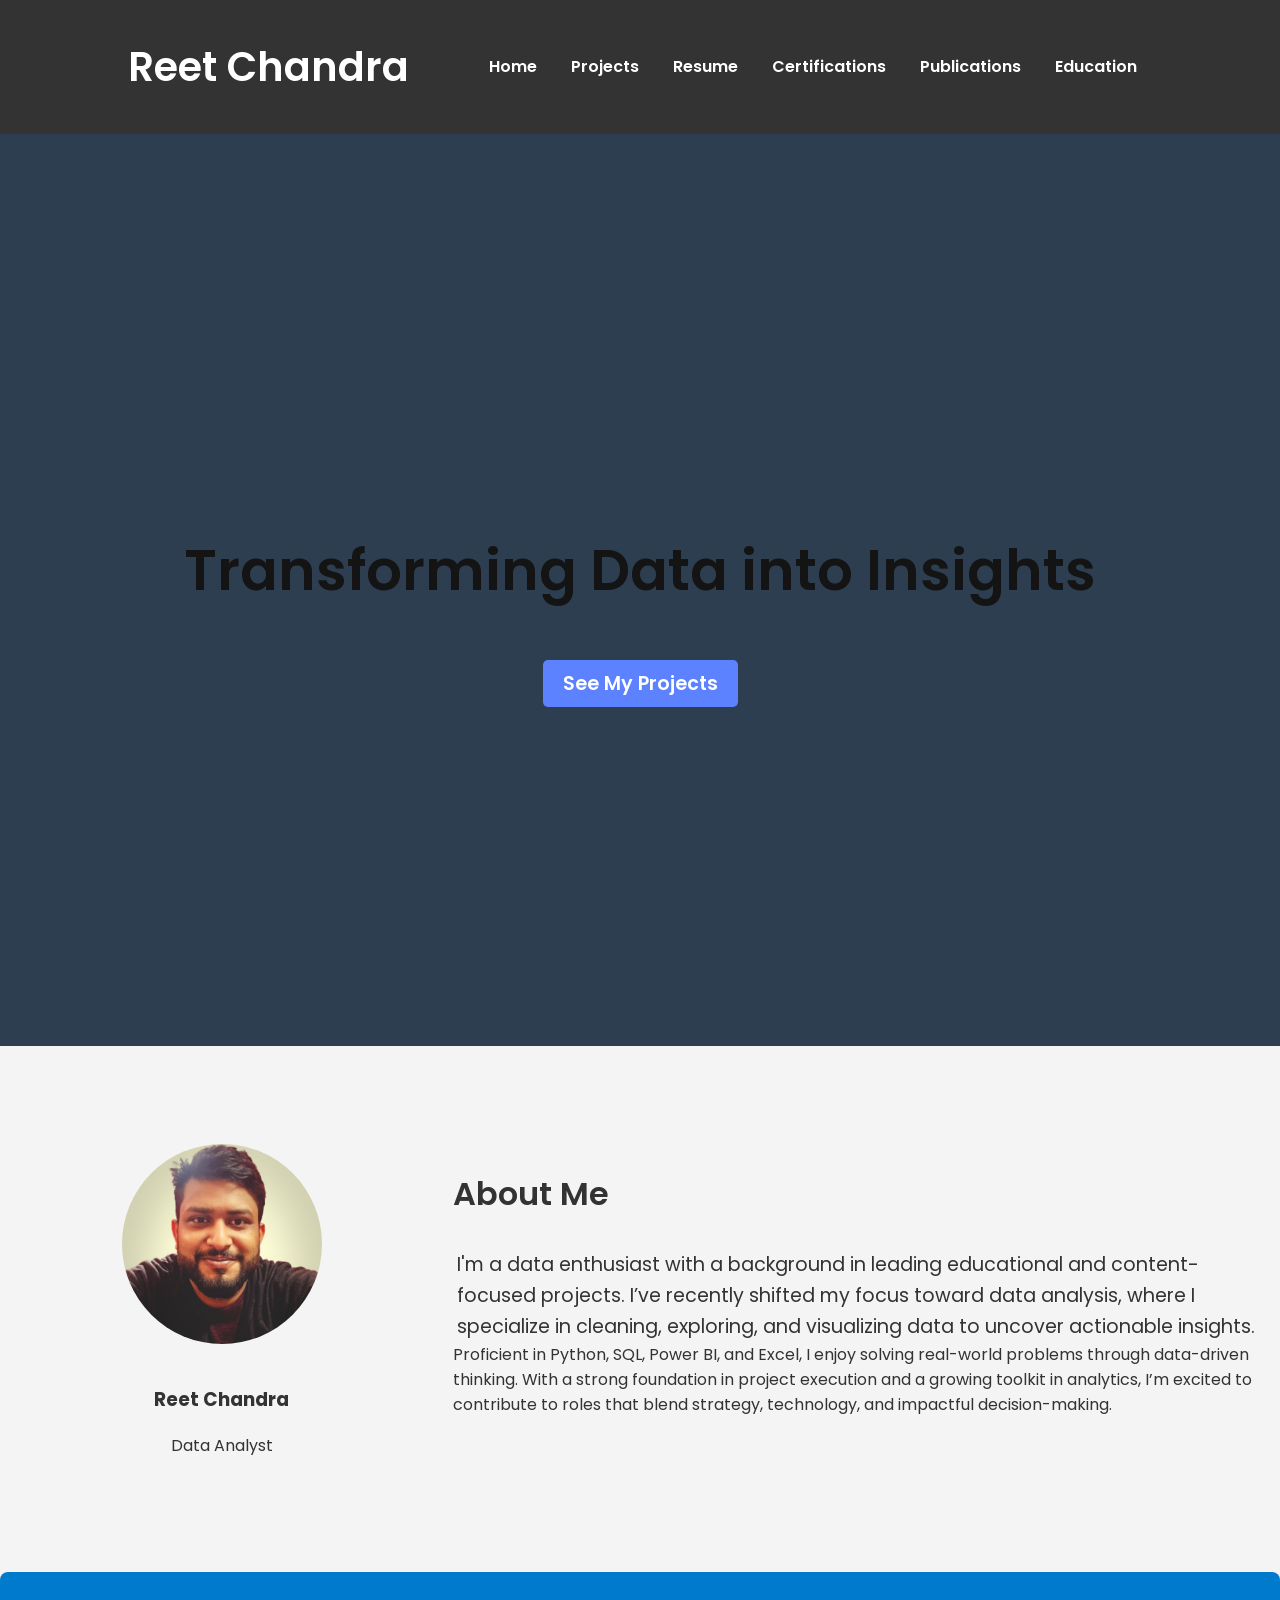
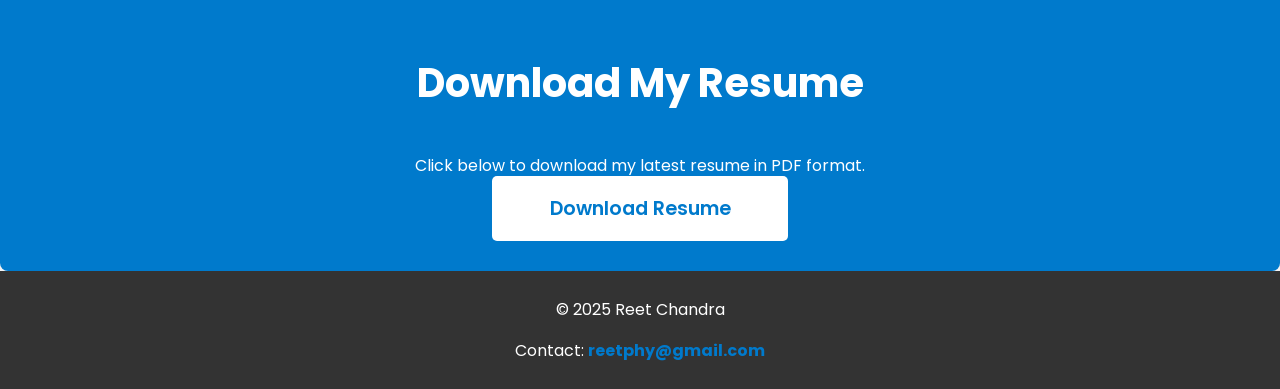
==== index.html @ 0f1f3990 "Update index.html" ====
<!DOCTYPE html>
<html lang="en">
<head>
  <meta charset="UTF-8" />
  <meta name="viewport" content="width=device-width, initial-scale=1.0" />
  <title>Reet Chandra – Data Analyst Portfolio</title>
  <link href="https://fonts.googleapis.com/css2?family=Poppins:wght@300;400;600&display=swap" rel="stylesheet" />
  <link rel="stylesheet" href="style.css" />
  <style>
    body {
      font-family: 'Poppins', sans-serif;
      margin: 0;
      padding: 0;
      background-color: #f4f4f4;
    }
    header {
      background-color: #333;
      color: white;
      padding: 10px 0;
    }
    header .container {
      display: flex;
      justify-content: space-between;
      align-items: center;
      padding: 0 20px;
    }
    header nav a {
      color: white;
      text-decoration: none;
      margin: 0 15px;
      font-weight: 600;
    }
    header nav a:hover {
      text-decoration: underline;
    }

    .hero {
      display: flex;
      justify-content: center;
      align-items: center;
      height: 80vh;
      background-color: #2d3e50;
      color: white;
    }
    .hero-content {
      text-align: center;
    }
    .cta-button {
      background-color: #5c82ff;
      color: white;
      padding: 10px 20px;
      text-decoration: none;
      border-radius: 5px;
      font-weight: 600;
      margin-top: 20px;
    }
    .cta-button:hover {
      background-color: #ff3e6e;
    }

    /* Main Layout */
    .main-container {
      display: flex;
      justify-content: space-between;
      padding: 50px 20px;
    }
    .left-panel {
      flex: 1;
      padding-right: 30px;
      text-align: center;
    }
    .left-panel img {
      border-radius: 50%;
      width: 200px;
      height: 200px;
      object-fit: cover;
    }
    .right-panel {
      flex: 2;
    }
    .right-panel h2 {
      font-size: 2em;
    }

    .about-me p {
      font-size: 1.1em;
      color: #555;
      line-height: 1.6;
    }

    footer {
      text-align: center;
      background-color: #333;
      color: white;
      padding: 10px;
    }
  </style>
</head>
<body>
  <!-- Header Section -->
  <header>
    <div class="container">
      <h1>Reet Chandra</h1>
      <nav>
        <a href="index.html">Home</a>
        <a href="projects.html">Projects</a>
        <a href="resume.pdf" target="_blank">Resume</a>
        <a href="certifications.html">Certifications</a>
        <a href="publications.html">Publications</a>
        <a href="degree.html">Education</a>
      </nav>
    </div>
  </header>

  <!-- Hero Section -->
  <section class="hero">
    <div class="hero-content">
      <h2>Transforming Data into Insights</h2>
      <a href="projects.html" class="cta-button">See My Projects</a>
    </div>
  </section>

  <!-- Main Content Section -->
  <section class="main-container">
    <!-- Left Panel -->
    <div class="left-panel">
      <img src="assets/images/profile-picture.jpeg" alt="Reet Chandra" class="profile-img" />
      <h3>Reet Chandra</h3>
      <p>Data Analyst</p>
    </div>

    <!-- Right Panel -->
    <div class="right-panel">
      <h2>About Me</h2>
      <p>
      I'm a data enthusiast with a background in leading educational and content-focused projects. I’ve recently shifted my focus toward data analysis, where I specialize in cleaning, exploring, and visualizing data to uncover actionable insights. 
      </p>
      </p>
      Proficient in Python, SQL, Power BI, and Excel, I enjoy solving real-world problems through data-driven thinking. With a strong foundation in project execution and a growing toolkit in analytics, I’m excited to contribute to roles that blend strategy, technology, and impactful decision-making.
      </p>
    </div>
  </section>

  <!-- Resume Download Section -->
  <section id="resume">
    <h2>Download My Resume</h2>
    <p>Click below to download my latest resume in PDF format.</p>
    <a href="resume.pdf" download class="cta-button">Download Resume</a>
  </section>

  <!-- Footer Section -->
  <footer>
    <p>© 2025 Reet Chandra</p>
    <p>Contact: <a href="mailto:reetphy@gmail.com">reetphy@gmail.com</a></p>
  </footer>
</body>
</html>
---- style.css ----
/* General Page Styling */
body {
  font-family: 'Poppins', sans-serif;
  margin: 0;
  padding: 0;
  background: #f9f9f9;
  color: #333;
}

.container {
  width: 80%;
  margin: 0 auto;
}

/* Header */
header {
  background-color: #333;
  color: #fff;
  padding: 1.5em 0;
  text-align: center;
  position: sticky;
  top: 0;
  z-index: 1000;
}

header h1 {
  font-size: 2.5em;
  font-weight: 600;
}

nav a {
  color: white;
  margin: 0 1.5em;
  text-decoration: none;
  font-weight: 500;
  transition: color 0.3s ease;
}

nav a:hover {
  color: #007acc;
}

.hero {
  position: relative;
  color: white;
  text-align: center;
  padding: 6em 2em;
  height: 80vh;
  display: flex;
  justify-content: center;
  align-items: center;
  flex-direction: column;
  overflow: hidden;
}

/* Background blur animation */
.hero::before {
  content: '';
  position: absolute;
  top: 0;
  left: 0;
  width: 100%;
  height: 100%;
  background-image: url('assets/images/hero-bg-3.jpg');
  background-size: cover;
  background-position: center;
  filter: blur(10px);
  transform: scale(1.05);
  animation: unblur 3s ease forwards;
  z-index: -2;
}

/* Dark overlay stays */
.hero::after {
  content: '';
  position: absolute;
  top: 0;
  left: 0;
  width: 100%;
  height: 100%;
  background-color: rgba(0, 0, 0, 0.4);
  z-index: -1;
}

/* Keyframes to animate blur */
@keyframes unblur {
  0% {
    filter: blur(10px);
  }
  100% {
    filter: blur(2px);
  }
}


.hero-content h2 {
  font-size: 3.5em;
  font-weight: 600;
  margin-bottom: 1em;
  color: #141414;
}

.hero p {
  font-size: 1.2em;
  max-width: 600px;
  margin: 0 auto;
  margin-bottom: 2em;
}

.cta-button {
  background-color: #007acc;
  color: white;
  padding: 1em 3em;
  text-decoration: none;
  font-size: 1.2em;
  border-radius: 5px;
  transition: background-color 0.3s ease;
}

.cta-button:hover {
  background-color: #005f99;
}

@keyframes fadeIn {
  from {
    opacity: 0;
    transform: translateY(30px);
  }
  to {
    opacity: 1;
    transform: translateY(0);
  }
}

/* Main Content Section (Left and Right Panels) */
.main-container {
  display: flex;
  justify-content: space-between;
  padding: 50px 20px;
  margin-top: 3em;
}

.left-panel {
  flex: 1;
  text-align: center;
  padding-right: 30px;
}

.left-panel img {
  border-radius: 50%;
  width: 200px;
  height: 200px;
  object-fit: cover;
}

.right-panel {
  flex: 2;
}

.right-panel h2 {
  font-size: 2.5em;
  font-weight: 600;
  margin-bottom: 1em;
}

.right-panel p {
  font-size: 1.2em;
  line-height: 1.6;
  max-width: 800px;
  margin: 0 auto;
}

/* About Me Section */
.about-me {
  text-align: center;
  padding: 3em 2em;
  background-color: #fff;
  margin-top: 4em;
  border-radius: 8px;
  box-shadow: 0 4px 10px rgba(0, 0, 0, 0.1);
}

.about-me h2 {
  font-size: 2.5em;
  font-weight: 600;
  margin-bottom: 1em;
}

.about-me p {
  font-size: 1.2em;
  line-height: 1.6;
  max-width: 800px;
  margin: 0 auto;
}

/* Profile Image Styling */
.profile-img {
  width: 150px; /* Adjust as needed */
  height: 150px;
  border-radius: 50%; /* This makes it circular */
  object-fit: cover; /* Ensures the image fits within the circle */
  margin-bottom: 1em; /* Adds space between the image and the text */
}

/* About Me Text Section */
.about-me-content {
  display: flex;
  justify-content: center;
  align-items: center;
  flex-direction: column;
  gap: 2em;
}


/* Resume Section */
#resume {
  text-align: center;
  padding: 3em 2em;
  background-color: #007acc;
  color: white;
  margin-top: 3em;
  border-radius: 8px;
}

#resume h2 {
  font-size: 2.5em;
  margin-bottom: 1em;
}

#resume .cta-button {
  background-color: #fff;
  color: #007acc;
  padding: 1em 3em;
  text-decoration: none;
  font-size: 1.2em;
  border-radius: 5px;
  transition: background-color 0.3s ease, color 0.3s ease;
}

#resume .cta-button:hover {
  background-color: #005f99;
  color: white;
}

/* Footer Section */
footer {
  background-color: #333;
  color: white;
  text-align: center;
  padding: 1.5em 0;
}

footer a {
  color: #007acc;
  text-decoration: none;
  font-weight: bold;
}

footer a:hover {
  color: white;
}

/* Responsive Styling */
@media (max-width: 768px) {
  .hero h2 {
    font-size: 2.5em;
  }

  .hero p {
    font-size: 1.1em;
  }
  
  .cta-button {
    font-size: 1em;
    padding: 0.8em 2em;
  }

  .about-me h2, #resume h2 {
    font-size: 2em;
  }

  .about-me p {
    font-size: 1em;
  }

  /* Adjust main container for smaller screens */
  .main-container {
    flex-direction: column;
    padding: 20px;
  }

  .left-panel, .right-panel {
    flex: none;
    margin-bottom: 20px;
  }
}
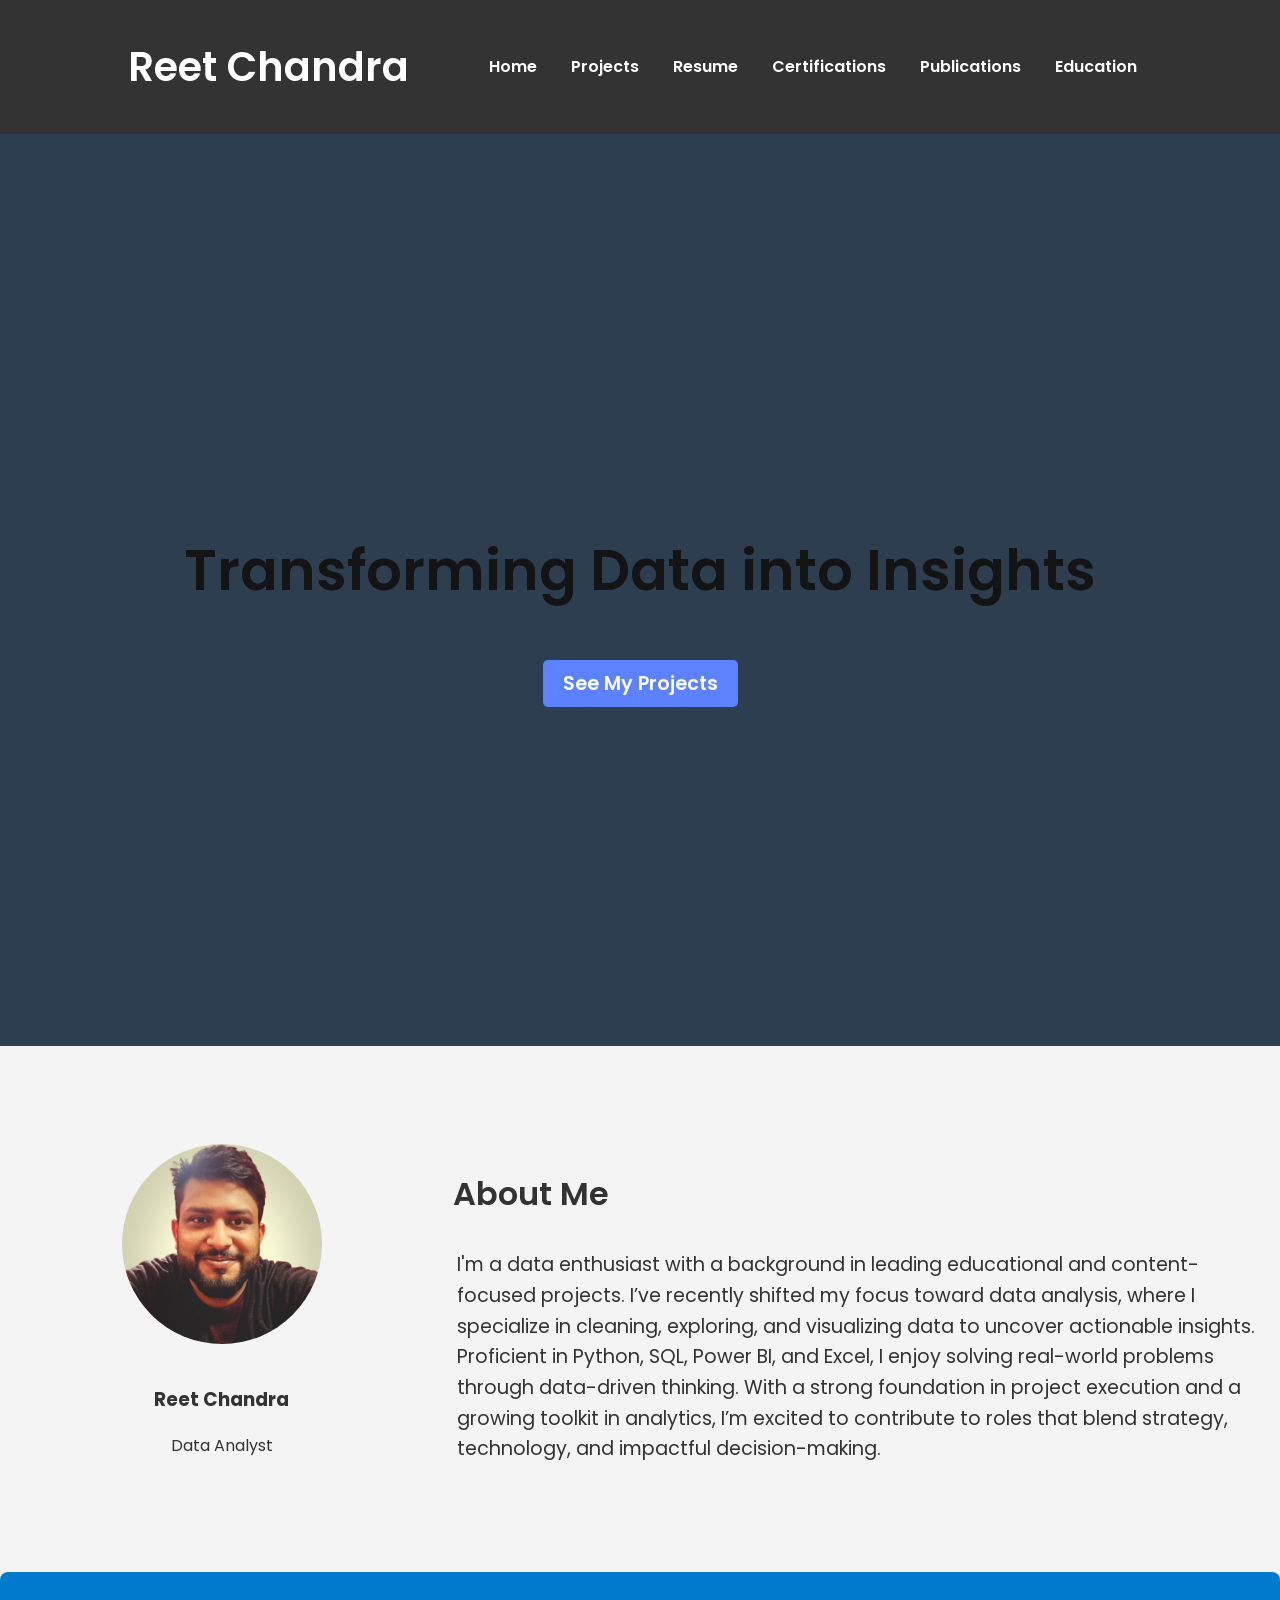
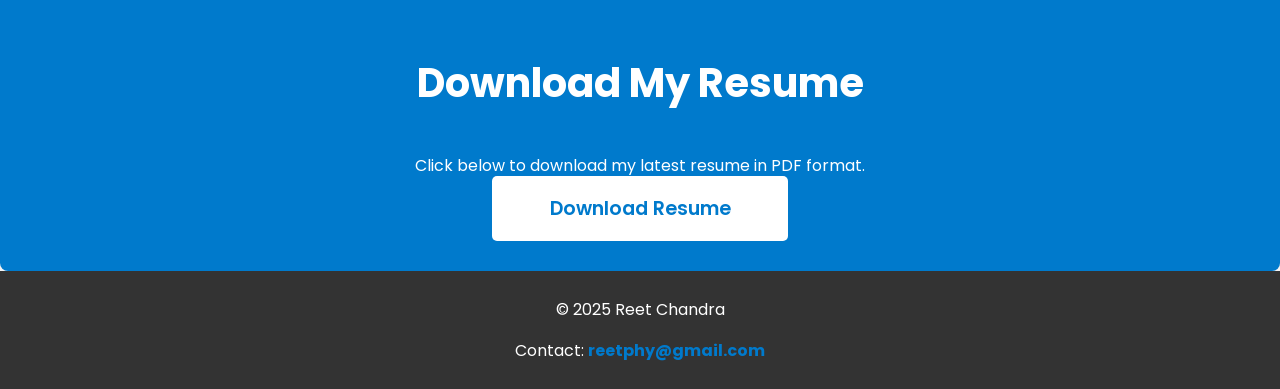
==== commit e9060f4b: "Update index.html" ====
--- a/index.html
+++ b/index.html
@@ -135,7 +135,7 @@
       <p>
       I'm a data enthusiast with a background in leading educational and content-focused projects. I’ve recently shifted my focus toward data analysis, where I specialize in cleaning, exploring, and visualizing data to uncover actionable insights. 
       </p>
-      </p>
+      <p>
       Proficient in Python, SQL, Power BI, and Excel, I enjoy solving real-world problems through data-driven thinking. With a strong foundation in project execution and a growing toolkit in analytics, I’m excited to contribute to roles that blend strategy, technology, and impactful decision-making.
       </p>
     </div>
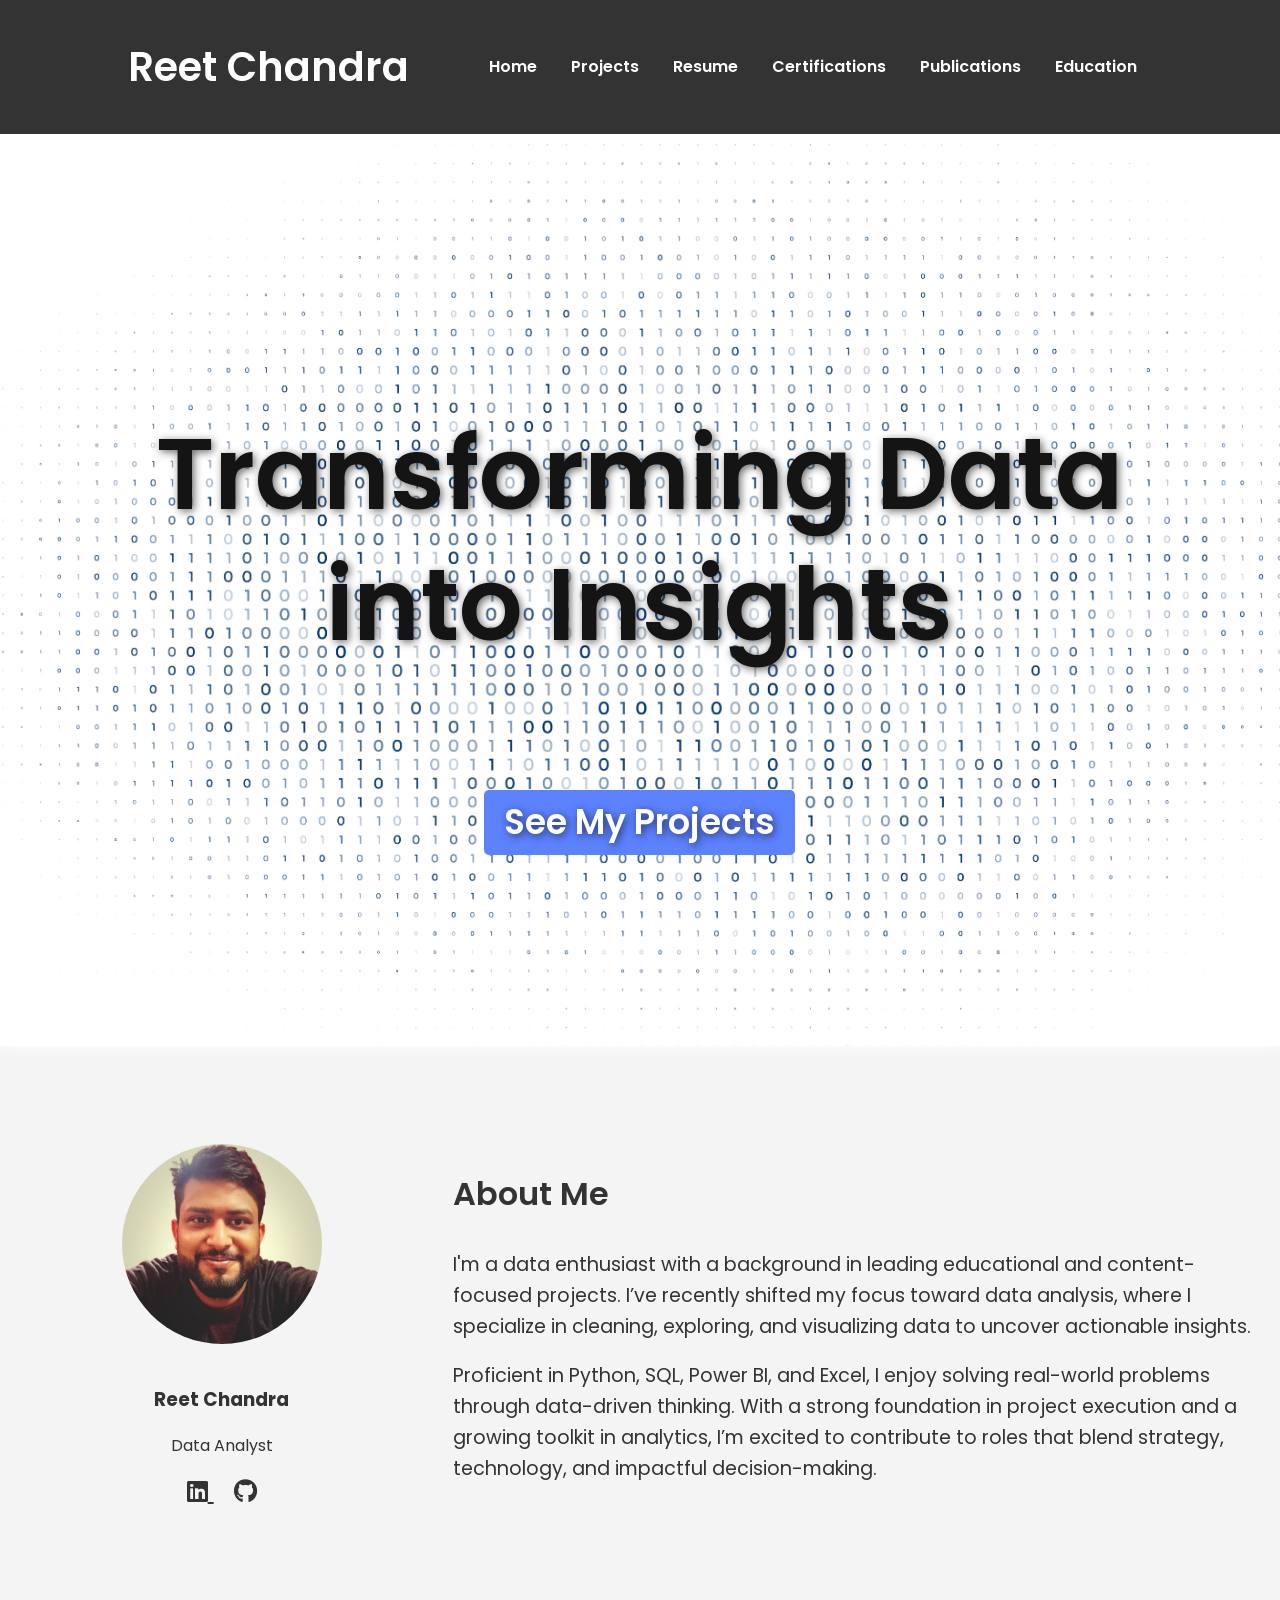
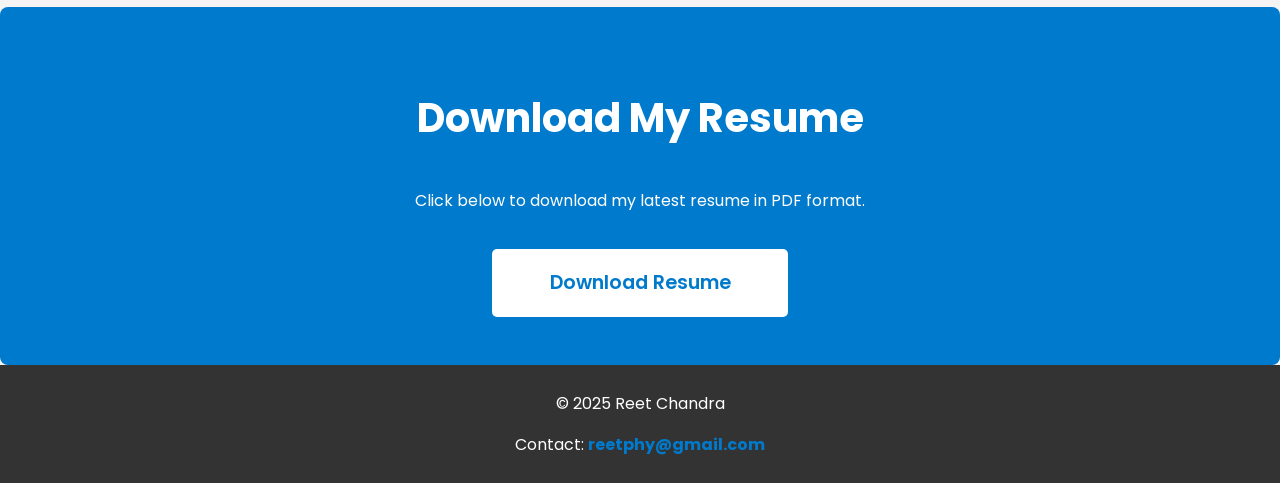
==== commit 24a62b76: "Update index.html" ====
--- a/index.html
+++ b/index.html
@@ -6,6 +6,8 @@
   <title>Reet Chandra – Data Analyst Portfolio</title>
   <link href="https://fonts.googleapis.com/css2?family=Poppins:wght@300;400;600&display=swap" rel="stylesheet" />
   <link rel="stylesheet" href="style.css" />
+  <link rel="stylesheet" href="https://cdnjs.cloudflare.com/ajax/libs/font-awesome/6.5.0/css/all.min.css">
+
   <style>
     body {
       font-family: 'Poppins', sans-serif;
@@ -13,23 +15,27 @@
       padding: 0;
       background-color: #f4f4f4;
     }
+
     header {
       background-color: #333;
       color: white;
       padding: 10px 0;
     }
+
     header .container {
       display: flex;
       justify-content: space-between;
       align-items: center;
       padding: 0 20px;
     }
+
     header nav a {
       color: white;
       text-decoration: none;
       margin: 0 15px;
       font-weight: 600;
     }
+
     header nav a:hover {
       text-decoration: underline;
     }
@@ -42,9 +48,11 @@
       background-color: #2d3e50;
       color: white;
     }
+
     .hero-content {
       text-align: center;
     }
+
     .cta-button {
       background-color: #5c82ff;
       color: white;
@@ -53,7 +61,9 @@
       border-radius: 5px;
       font-weight: 600;
       margin-top: 20px;
+      display: inline-block;
     }
+
     .cta-button:hover {
       background-color: #ff3e6e;
     }
@@ -64,20 +74,24 @@
       justify-content: space-between;
       padding: 50px 20px;
     }
+
     .left-panel {
       flex: 1;
       padding-right: 30px;
       text-align: center;
     }
+
     .left-panel img {
       border-radius: 50%;
       width: 200px;
       height: 200px;
       object-fit: cover;
     }
+
     .right-panel {
       flex: 2;
     }
+
     .right-panel h2 {
       font-size: 2em;
     }
@@ -86,6 +100,21 @@
       font-size: 1.1em;
       color: #555;
       line-height: 1.6;
+    }
+
+    .social-links {
+      margin-top: 10px;
+    }
+
+    .social-links a {
+      color: #333;
+      margin: 0 10px;
+      font-size: 1.5em;
+      transition: color 0.3s;
+    }
+
+    .social-links a:hover {
+      color: #0077b5; /* LinkedIn Blue */
     }
 
     footer {
@@ -127,16 +156,24 @@
       <img src="assets/images/profile-picture.jpeg" alt="Reet Chandra" class="profile-img" />
       <h3>Reet Chandra</h3>
       <p>Data Analyst</p>
+      <div class="social-links">
+        <a href="https://www.linkedin.com/in/your-linkedin" target="_blank" title="LinkedIn">
+          <i class="fab fa-linkedin"></i>
+        </a>
+        <a href="https://github.com/your-github" target="_blank" title="GitHub">
+          <i class="fab fa-github"></i>
+        </a>
+      </div>
     </div>
 
     <!-- Right Panel -->
     <div class="right-panel">
       <h2>About Me</h2>
       <p>
-      I'm a data enthusiast with a background in leading educational and content-focused projects. I’ve recently shifted my focus toward data analysis, where I specialize in cleaning, exploring, and visualizing data to uncover actionable insights. 
+        I'm a data enthusiast with a background in leading educational and content-focused projects. I’ve recently shifted my focus toward data analysis, where I specialize in cleaning, exploring, and visualizing data to uncover actionable insights.
       </p>
       <p>
-      Proficient in Python, SQL, Power BI, and Excel, I enjoy solving real-world problems through data-driven thinking. With a strong foundation in project execution and a growing toolkit in analytics, I’m excited to contribute to roles that blend strategy, technology, and impactful decision-making.
+        Proficient in Python, SQL, Power BI, and Excel, I enjoy solving real-world problems through data-driven thinking. With a strong foundation in project execution and a growing toolkit in analytics, I’m excited to contribute to roles that blend strategy, technology, and impactful decision-making.
       </p>
     </div>
   </section>
--- a/style.css
+++ b/style.css
@@ -41,7 +41,7 @@
 }
 
 .hero {
-  position: relative;
+  background: url('assets/images/hero-bg-3.jpg') no-repeat center center/cover;
   color: white;
   text-align: center;
   padding: 6em 2em;
@@ -50,10 +50,23 @@
   justify-content: center;
   align-items: center;
   flex-direction: column;
-  overflow: hidden;
-}
-
-/* Background blur animation */
+  position: relative;
+  animation: backgroundAnimation 10s ease-in-out infinite; /* Add background animation */
+}
+
+@keyframes backgroundAnimation {
+  0% {
+    background-position: center center;
+  }
+  50% {
+    background-position: left center; /* Change the background position */
+  }
+  100% {
+    background-position: center center;
+  }
+}
+
+/* Blurred background */
 .hero::before {
   content: '';
   position: absolute;
@@ -61,16 +74,12 @@
   left: 0;
   width: 100%;
   height: 100%;
-  background-image: url('assets/images/hero-bg-3.jpg');
-  background-size: cover;
-  background-position: center;
+  background: inherit; /* Use the same background image */
   filter: blur(10px);
-  transform: scale(1.05);
-  animation: unblur 3s ease forwards;
   z-index: -2;
 }
 
-/* Dark overlay stays */
+/* Dark overlay */
 .hero::after {
   content: '';
   position: absolute;
@@ -82,15 +91,47 @@
   z-index: -1;
 }
 
-/* Keyframes to animate blur */
-@keyframes unblur {
-  0% {
-    filter: blur(10px);
-  }
-  100% {
-    filter: blur(2px);
-  }
-}
+/* Text styling */
+.hero-content {
+  z-index: 1;
+  opacity: 0;
+  animation: fadeIn 2s ease-in-out forwards;
+  color: #fff;
+  text-shadow: 2px 2px 8px rgba(0, 0, 0, 0.6);
+  font-size: 1.8em;
+  line-height: 1.3;
+  max-width: 80%;
+  margin: 0 auto;
+}
+
+.cta-button {
+  background-color: #3498db;
+  color: white;
+  padding: 0.8em 1.5em;
+  font-size: 1.2em;
+  border: none;
+  border-radius: 5px;
+  margin-top: 1em;
+  text-decoration: none;
+  display: inline-block;
+  transition: background-color 0.3s ease;
+}
+
+.cta-button:hover {
+  background-color: #2980b9;
+}
+
+@keyframes fadeIn {
+  from {
+    opacity: 0;
+    transform: translateY(30px);
+  }
+  to {
+    opacity: 1;
+    transform: translateY(0);
+  }
+}
+
 
 
 .hero-content h2 {
@@ -167,7 +208,7 @@
   font-size: 1.2em;
   line-height: 1.6;
   max-width: 800px;
-  margin: 0 auto;
+  /* margin: 0 auto */;
 }
 
 /* About Me Section */
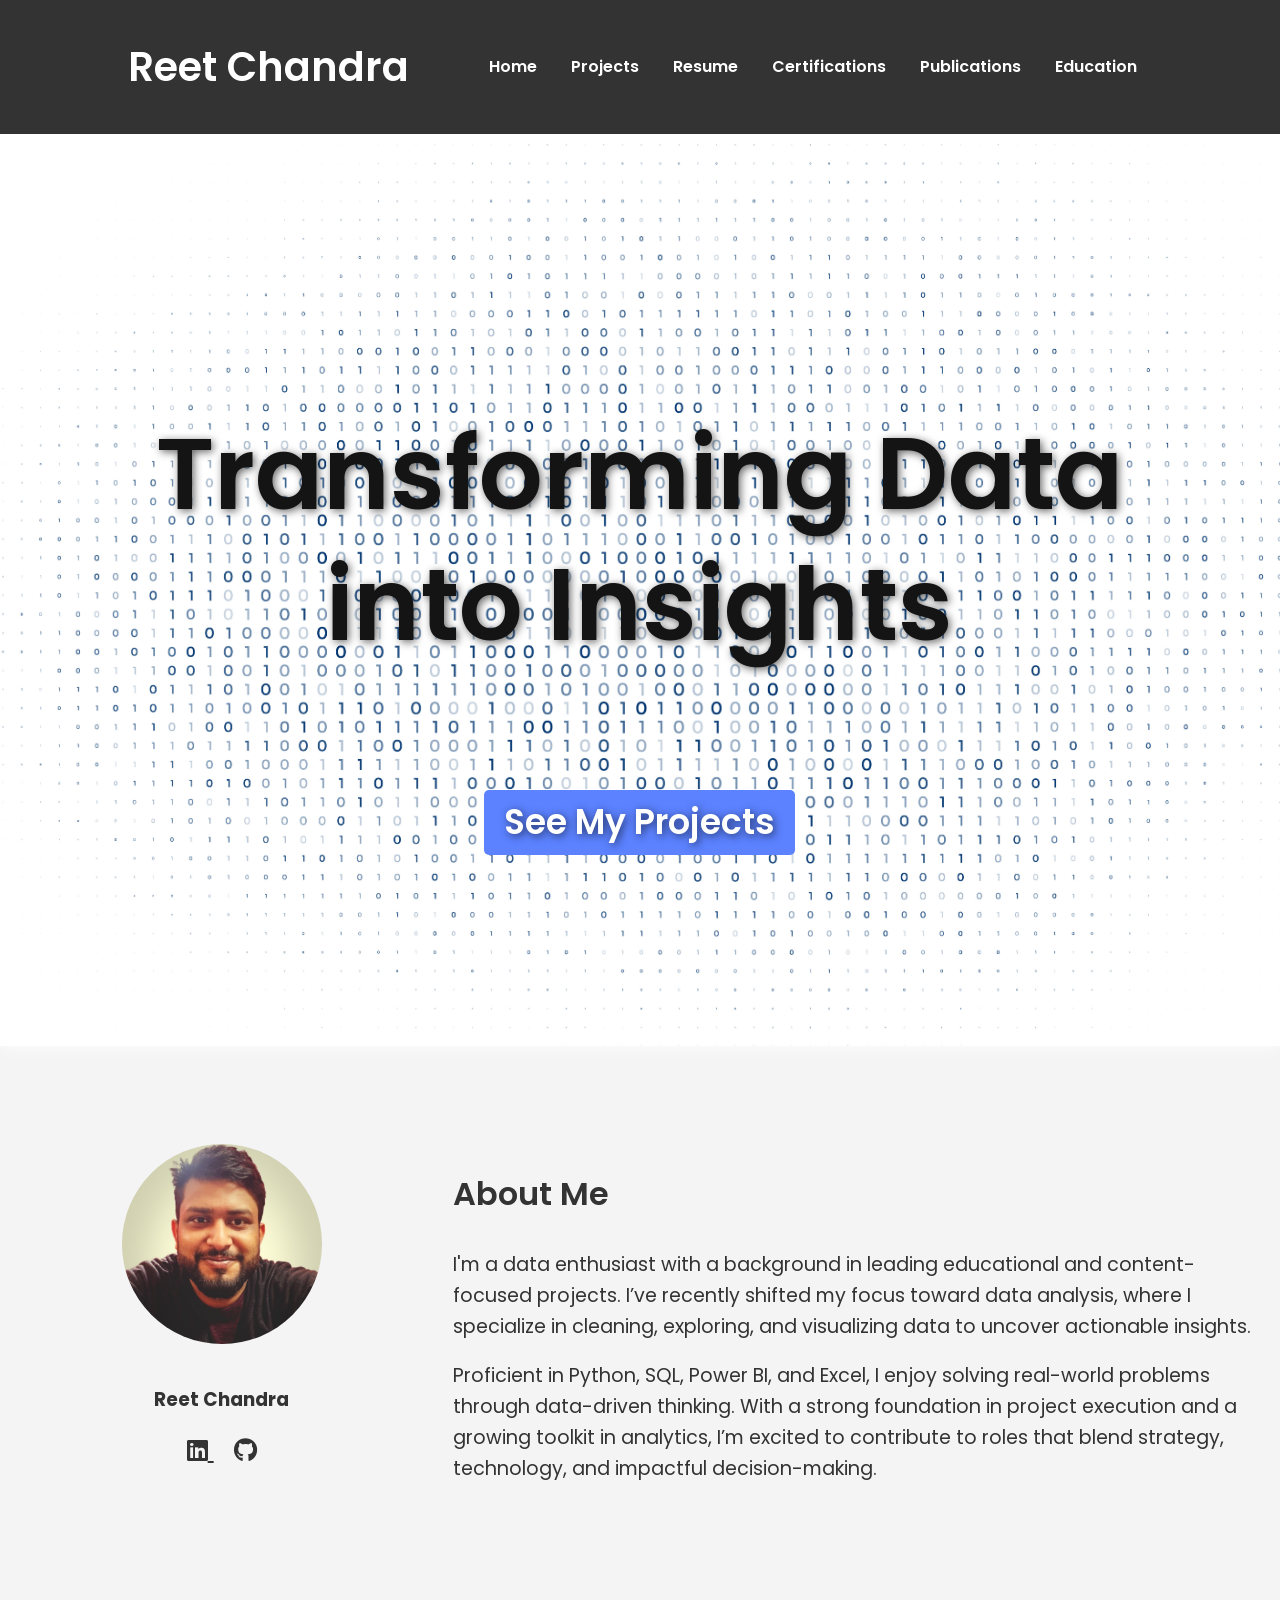
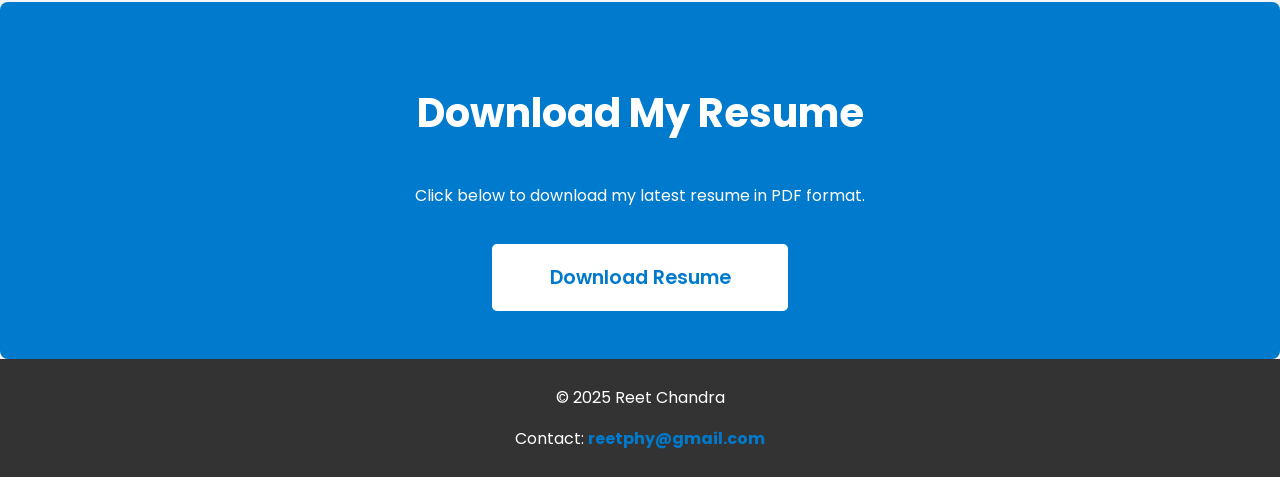
==== commit 8ffd44f1: "Update index.html" ====
--- a/index.html
+++ b/index.html
@@ -155,12 +155,11 @@
     <div class="left-panel">
       <img src="assets/images/profile-picture.jpeg" alt="Reet Chandra" class="profile-img" />
       <h3>Reet Chandra</h3>
-      <p>Data Analyst</p>
       <div class="social-links">
-        <a href="https://www.linkedin.com/in/your-linkedin" target="_blank" title="LinkedIn">
+        <a href="https://www.linkedin.com/in/reet-chandra/" target="_blank" title="LinkedIn">
           <i class="fab fa-linkedin"></i>
         </a>
-        <a href="https://github.com/your-github" target="_blank" title="GitHub">
+        <a href="https://github.com/reetphy" target="_blank" title="GitHub">
           <i class="fab fa-github"></i>
         </a>
       </div>
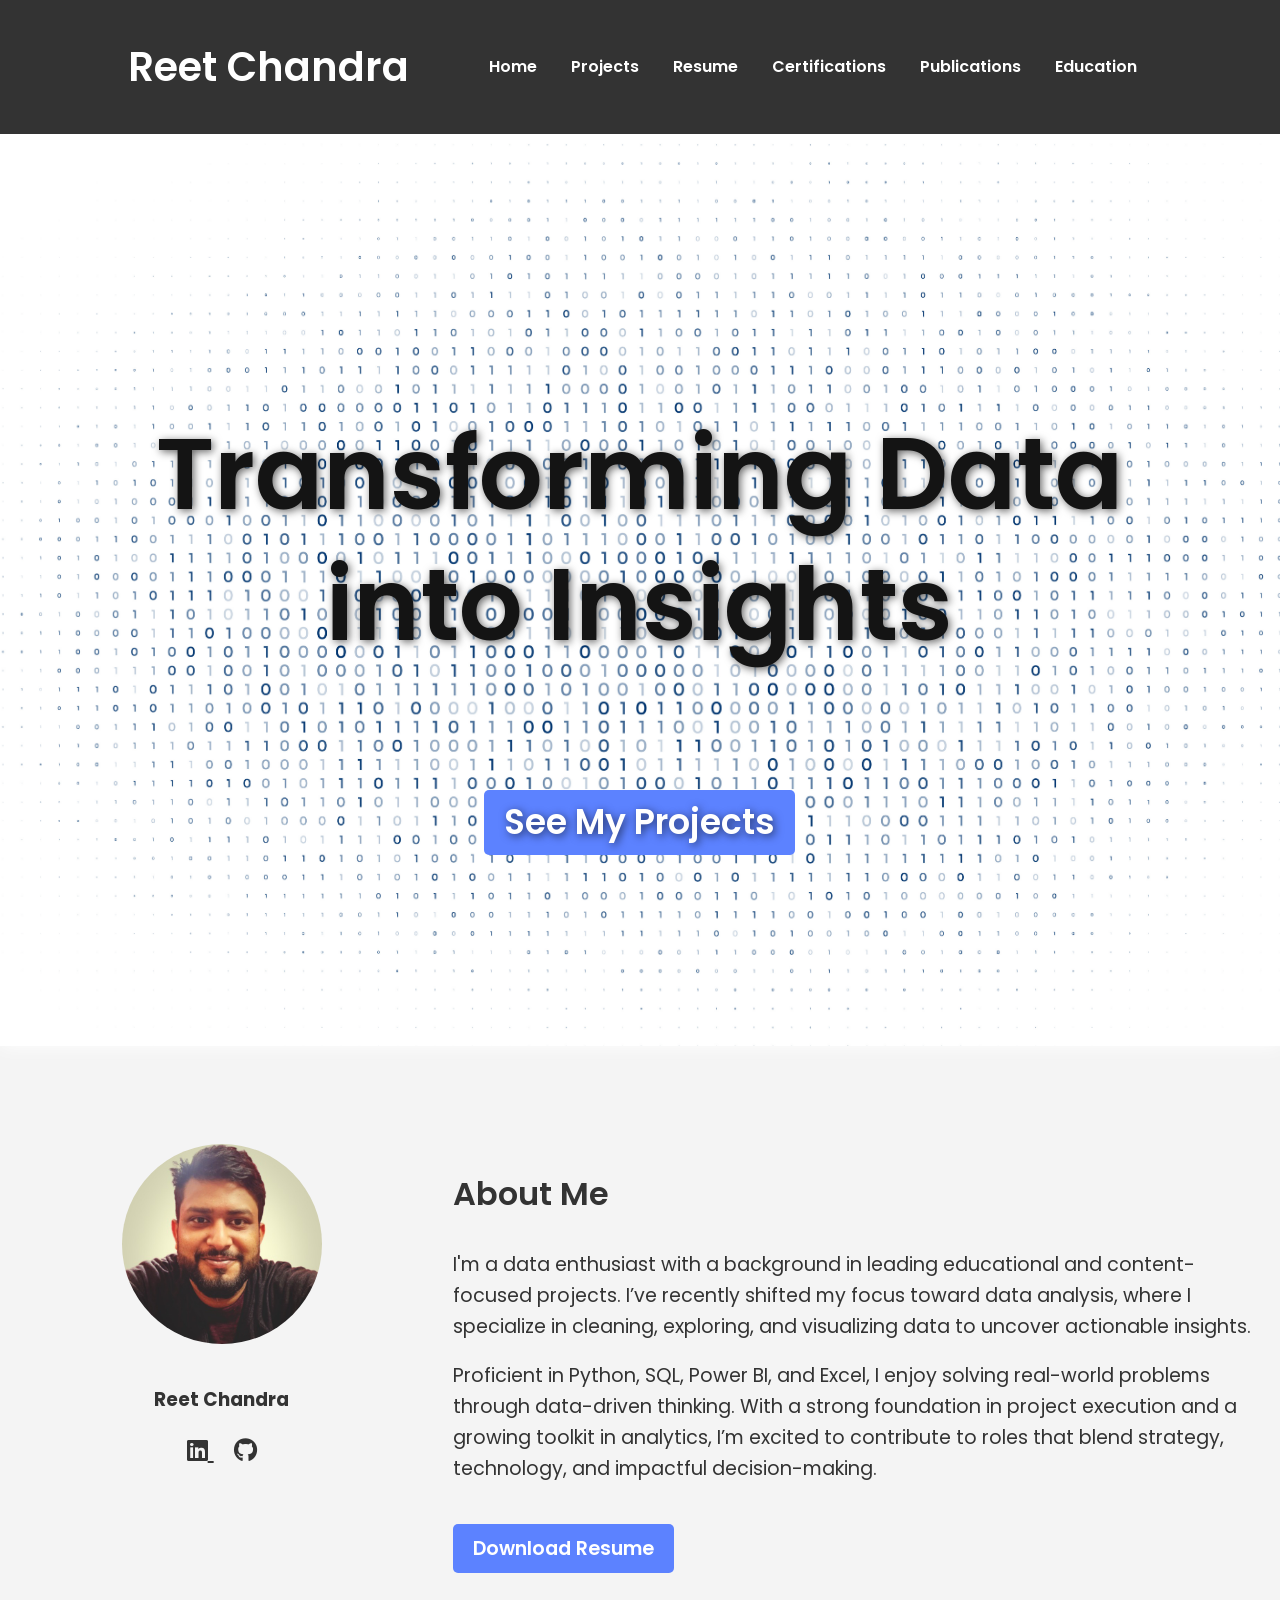
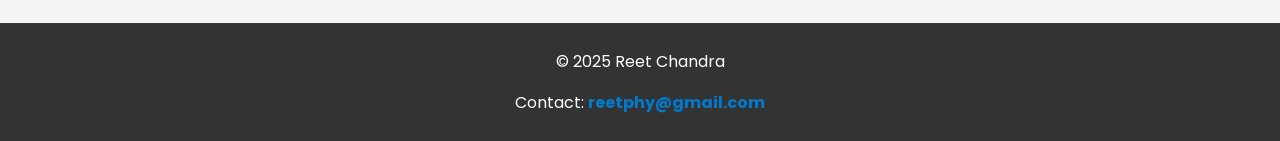
==== commit ff877396: "Update index.html" ====
--- a/index.html
+++ b/index.html
@@ -114,7 +114,7 @@
     }
 
     .social-links a:hover {
-      color: #0077b5; /* LinkedIn Blue */
+      color: #0077b5;
     }
 
     footer {
@@ -174,14 +174,8 @@
       <p>
         Proficient in Python, SQL, Power BI, and Excel, I enjoy solving real-world problems through data-driven thinking. With a strong foundation in project execution and a growing toolkit in analytics, I’m excited to contribute to roles that blend strategy, technology, and impactful decision-making.
       </p>
+      <a href="resume.pdf" download class="cta-button">Download Resume</a>
     </div>
-  </section>
-
-  <!-- Resume Download Section -->
-  <section id="resume">
-    <h2>Download My Resume</h2>
-    <p>Click below to download my latest resume in PDF format.</p>
-    <a href="resume.pdf" download class="cta-button">Download Resume</a>
   </section>
 
   <!-- Footer Section -->
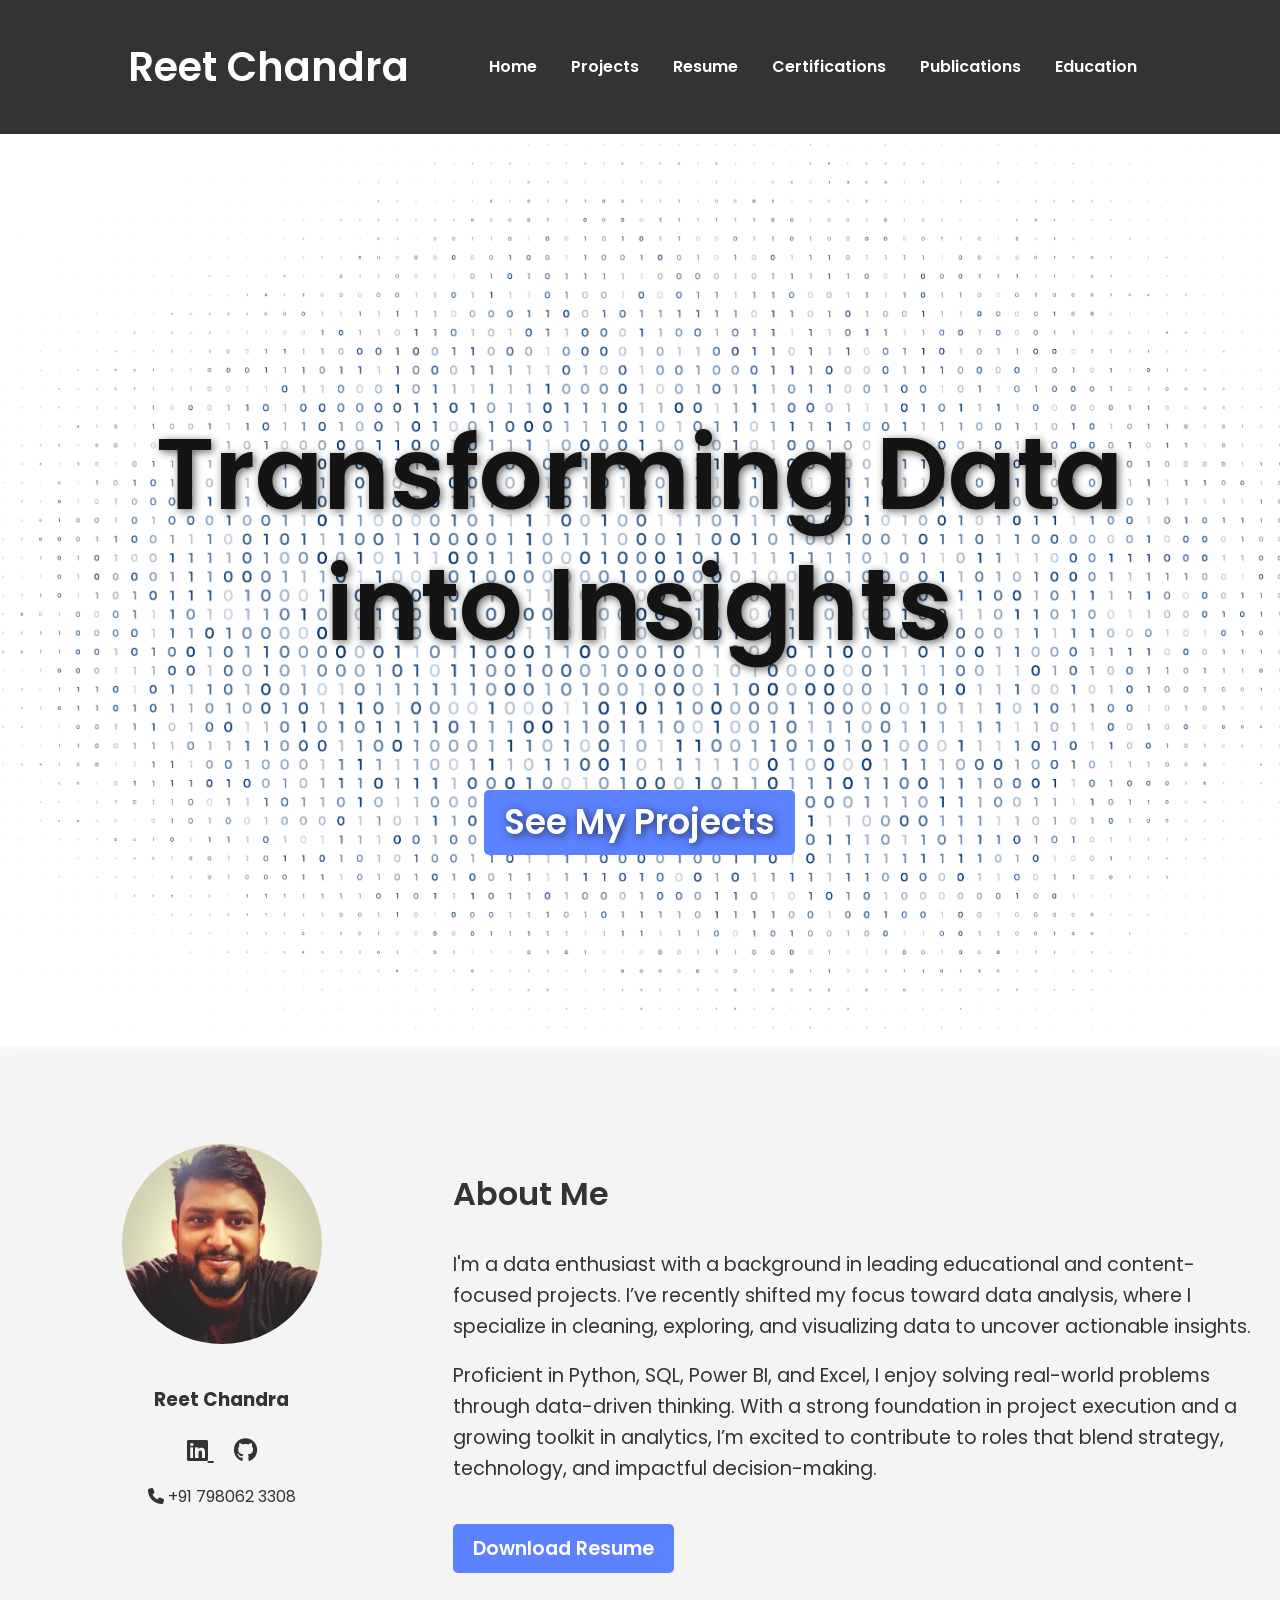
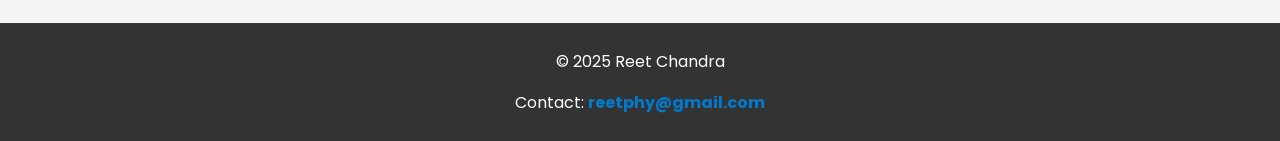
==== commit 7942bac5: "Update index.html" ====
--- a/index.html
+++ b/index.html
@@ -162,6 +162,7 @@
         <a href="https://github.com/reetphy" target="_blank" title="GitHub">
           <i class="fab fa-github"></i>
         </a>
+        <p><i class="fas fa-phone"></i> +91 798062 3308</p>
       </div>
     </div>
 
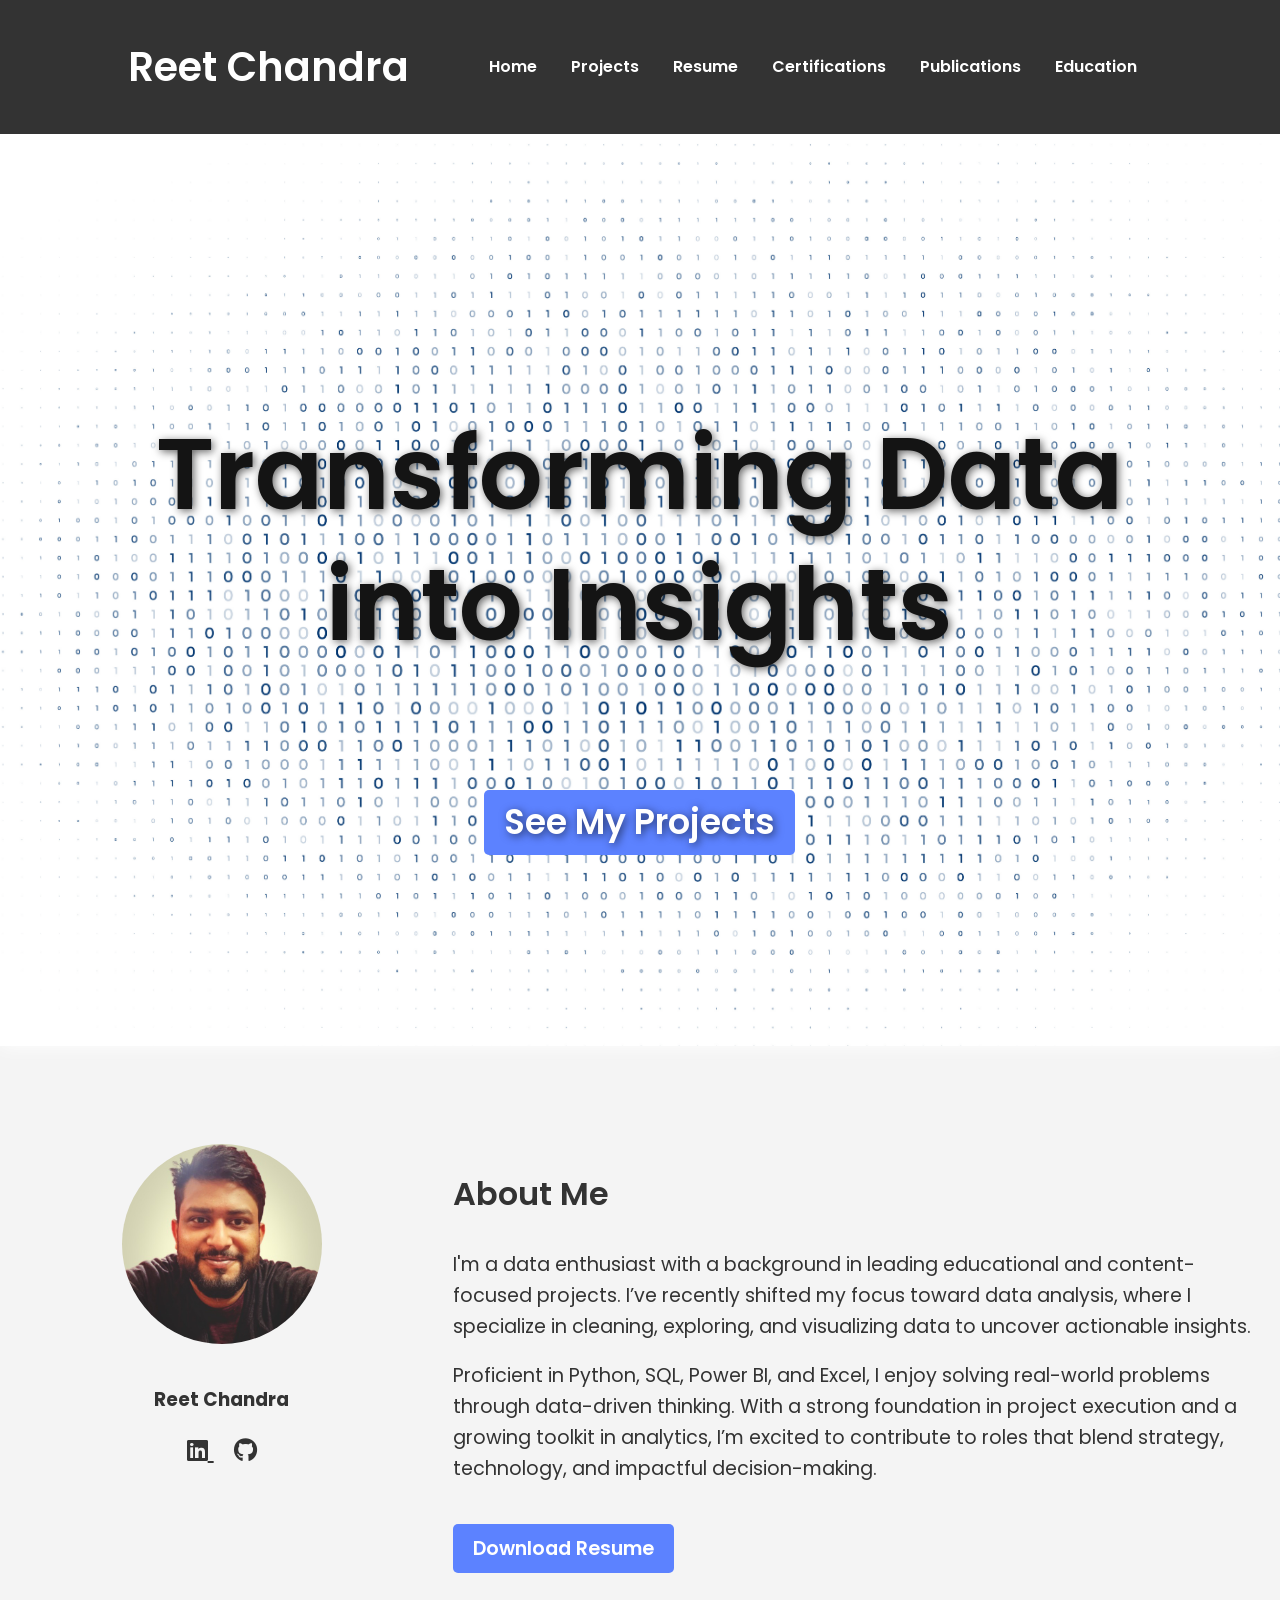
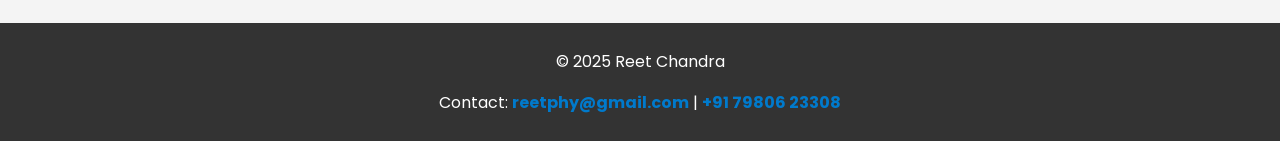
==== commit 7fd3fdd9: "Update index.html" ====
--- a/index.html
+++ b/index.html
@@ -162,7 +162,6 @@
         <a href="https://github.com/reetphy" target="_blank" title="GitHub">
           <i class="fab fa-github"></i>
         </a>
-        <p><i class="fas fa-phone"></i> +91 798062 3308</p>
       </div>
     </div>
 
@@ -182,7 +181,7 @@
   <!-- Footer Section -->
   <footer>
     <p>© 2025 Reet Chandra</p>
-    <p>Contact: <a href="mailto:reetphy@gmail.com">reetphy@gmail.com</a></p>
+    <p>Contact: <a href="mailto:reetphy@gmail.com">reetphy@gmail.com</a> | <a href="tel:+917980623308">+91 79806 23308</a></p>
   </footer>
 </body>
 </html>
